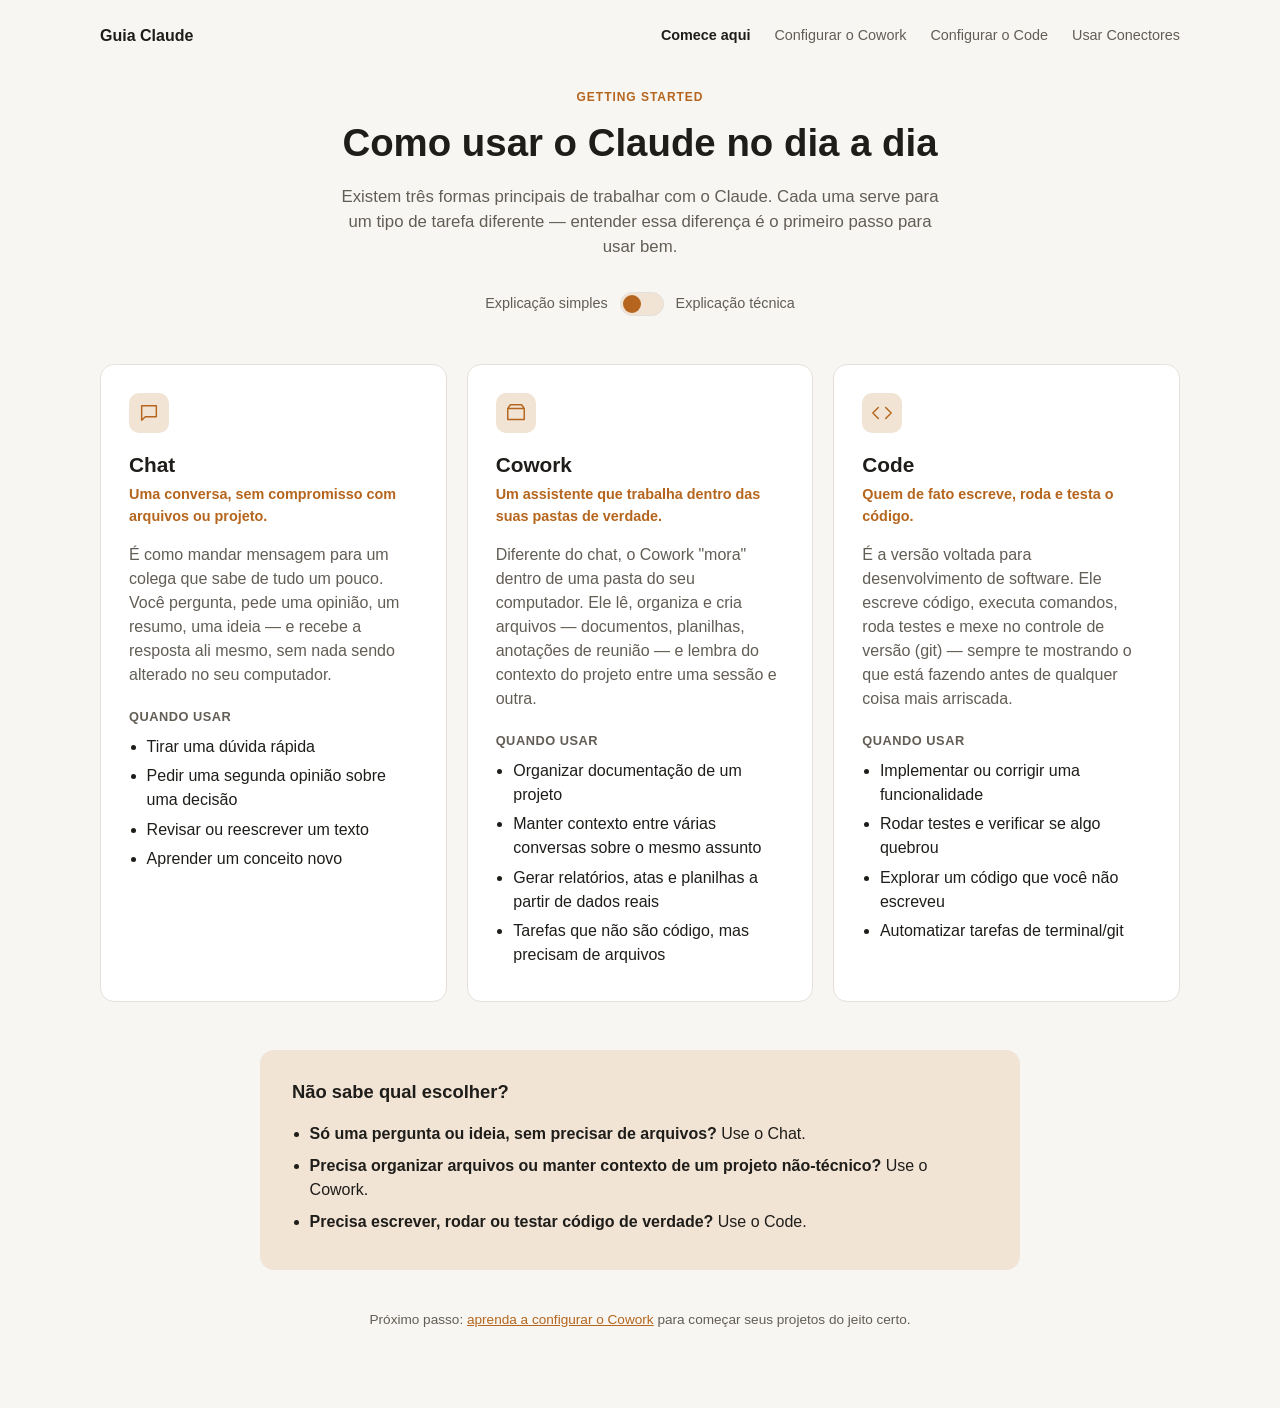
==== index.html @ b0bffd3c "Cria guia inicial de uso do Claude (Chat, Cowork, Code e Conectores) Site estatico com 4 paginas nav" ====
<!DOCTYPE html>
<html lang="pt-BR">
<head>
<meta charset="UTF-8">
<meta name="viewport" content="width=device-width, initial-scale=1.0">
<title>Guia Claude — Comece por aqui</title>
<link rel="stylesheet" href="styles.css">
</head>
<body>

<nav class="site-nav">
  <span class="site-nav-brand">Guia Claude</span>
  <div class="site-nav-links">
    <a href="index.html" class="active">Comece aqui</a>
    <a href="cowork.html">Configurar o Cowork</a>
    <a href="code.html">Configurar o Code</a>
    <a href="conectores.html">Usar Conectores</a>
  </div>
</nav>

<header class="page-header">
  <p class="eyebrow">Getting Started</p>
  <h1>Como usar o Claude no dia a dia</h1>
  <p class="subtitle">
    Existem três formas principais de trabalhar com o Claude. Cada uma serve para um tipo
    de tarefa diferente — entender essa diferença é o primeiro passo para usar bem.
  </p>

  <label class="mode-toggle">
    <span class="mode-label" data-active="true">Explicação simples</span>
    <input type="checkbox" id="mode-switch">
    <span class="switch-track"><span class="switch-thumb"></span></span>
    <span class="mode-label">Explicação técnica</span>
  </label>
</header>

<main class="cards">
  <article class="card" data-card="chat">
    <div class="card-icon" aria-hidden="true">
      <svg viewBox="0 0 24 24" fill="none" stroke="currentColor" stroke-width="1.6">
        <path d="M4 4h16v12H8l-4 4V4z" stroke-linecap="round" stroke-linejoin="round"/>
      </svg>
    </div>
    <h2>Chat</h2>
    <p class="tagline">Uma conversa, sem compromisso com arquivos ou projeto.</p>

    <p class="desc simples">
      É como mandar mensagem para um colega que sabe de tudo um pouco. Você pergunta,
      pede uma opinião, um resumo, uma ideia — e recebe a resposta ali mesmo, sem nada
      sendo alterado no seu computador.
    </p>
    <p class="desc tecnico">
      Sessão de conversa isolada, sem acesso a arquivos, terminal ou ferramentas do
      sistema. O contexto vive só naquela conversa. Ideal para consultas pontuais,
      revisão de trechos colados, brainstorm e explicações de conceitos.
    </p>

    <p class="quando-titulo">Quando usar</p>
    <ul>
      <li>Tirar uma dúvida rápida</li>
      <li>Pedir uma segunda opinião sobre uma decisão</li>
      <li>Revisar ou reescrever um texto</li>
      <li>Aprender um conceito novo</li>
    </ul>
  </article>

  <article class="card" data-card="cowork">
    <div class="card-icon" aria-hidden="true">
      <svg viewBox="0 0 24 24" fill="none" stroke="currentColor" stroke-width="1.6">
        <path d="M3 7h18M3 7v12h18V7M3 7l3-4h12l3 4" stroke-linecap="round" stroke-linejoin="round"/>
      </svg>
    </div>
    <h2>Cowork</h2>
    <p class="tagline">Um assistente que trabalha dentro das suas pastas de verdade.</p>

    <p class="desc simples">
      Diferente do chat, o Cowork "mora" dentro de uma pasta do seu computador. Ele lê,
      organiza e cria arquivos — documentos, planilhas, anotações de reunião — e lembra
      do contexto do projeto entre uma sessão e outra.
    </p>
    <p class="desc tecnico">
      Sessão com acesso ao sistema de arquivos e a integrações (MCP), memória
      persistente por pasta/projeto e histórico entre sessões. Focado em produtividade
      geral — não pressupõe que a tarefa envolva escrever código.
    </p>

    <p class="quando-titulo">Quando usar</p>
    <ul>
      <li>Organizar documentação de um projeto</li>
      <li>Manter contexto entre várias conversas sobre o mesmo assunto</li>
      <li>Gerar relatórios, atas e planilhas a partir de dados reais</li>
      <li>Tarefas que não são código, mas precisam de arquivos</li>
    </ul>
  </article>

  <article class="card" data-card="code">
    <div class="card-icon" aria-hidden="true">
      <svg viewBox="0 0 24 24" fill="none" stroke="currentColor" stroke-width="1.6">
        <path d="M8 6L2 12l6 6M16 6l6 6-6 6" stroke-linecap="round" stroke-linejoin="round"/>
      </svg>
    </div>
    <h2>Code</h2>
    <p class="tagline">Quem de fato escreve, roda e testa o código.</p>

    <p class="desc simples">
      É a versão voltada para desenvolvimento de software. Ele escreve código, executa
      comandos, roda testes e mexe no controle de versão (git) — sempre te mostrando o
      que está fazendo antes de qualquer coisa mais arriscada.
    </p>
    <p class="desc tecnico">
      CLI com acesso a shell, edição de arquivos, execução de build/testes e integração
      git. Suporta subagentes, hooks e ferramentas MCP. Pensado para o ciclo real de
      desenvolvimento: ler código existente, editar, rodar, verificar.
    </p>

    <p class="quando-titulo">Quando usar</p>
    <ul>
      <li>Implementar ou corrigir uma funcionalidade</li>
      <li>Rodar testes e verificar se algo quebrou</li>
      <li>Explorar um código que você não escreveu</li>
      <li>Automatizar tarefas de terminal/git</li>
    </ul>
  </article>
</main>

<section class="decision">
  <h2>Não sabe qual escolher?</h2>
  <ul class="decision-list">
    <li><strong>Só uma pergunta ou ideia, sem precisar de arquivos?</strong> Use o Chat.</li>
    <li><strong>Precisa organizar arquivos ou manter contexto de um projeto não-técnico?</strong> Use o Cowork.</li>
    <li><strong>Precisa escrever, rodar ou testar código de verdade?</strong> Use o Code.</li>
  </ul>
</section>

<footer class="page-footer">
  <p>Próximo passo: <a href="cowork.html">aprenda a configurar o Cowork</a> para começar seus projetos do jeito certo.</p>
</footer>

<script src="script.js"></script>

</body>
</html>
---- styles.css ----
:root {
  --bg: #f7f6f3;
  --surface: #ffffff;
  --text: #1f1d1a;
  --text-muted: #625d55;
  --border: #e5e1da;
  --accent: #b5651d;
  --accent-soft: #f1e4d5;
  --radius: 14px;
  color-scheme: light;
}

@media (prefers-color-scheme: dark) {
  :root {
    --bg: #171512;
    --surface: #211e1a;
    --text: #f2efe9;
    --text-muted: #a89f92;
    --border: #35302a;
    --accent: #e0975a;
    --accent-soft: #3a2c1c;
    color-scheme: dark;
  }
}

* { box-sizing: border-box; }

body {
  margin: 0;
  padding: 0 1.5rem 4rem;
  background: var(--bg);
  color: var(--text);
  font-family: -apple-system, BlinkMacSystemFont, "Segoe UI", Inter, sans-serif;
  line-height: 1.5;
}

a { color: var(--accent); }

.site-nav {
  max-width: 1080px;
  margin: 0 auto;
  padding-top: 1.5rem;
  display: flex;
  align-items: center;
  justify-content: space-between;
  flex-wrap: wrap;
  gap: 1rem;
}

.site-nav-brand {
  font-weight: 700;
}

.site-nav-links {
  display: flex;
  gap: 1.5rem;
}

.site-nav-links a {
  color: var(--text-muted);
  text-decoration: none;
  font-size: 0.9rem;
}

.site-nav-links a:hover,
.site-nav-links a.active {
  color: var(--text);
  font-weight: 600;
}

.page-header {
  max-width: 760px;
  margin: 0 auto;
  padding-top: 2.5rem;
  text-align: center;
}

.eyebrow {
  text-transform: uppercase;
  letter-spacing: 0.08em;
  font-size: 0.75rem;
  font-weight: 600;
  color: var(--accent);
  margin: 0 0 0.5rem;
}

.page-header h1 {
  font-size: clamp(1.8rem, 4vw, 2.4rem);
  margin: 0 0 0.75rem;
}

.subtitle {
  color: var(--text-muted);
  font-size: 1.05rem;
  margin: 0 auto 2rem;
  max-width: 600px;
}

.mode-toggle {
  display: inline-flex;
  align-items: center;
  gap: 0.75rem;
  cursor: pointer;
  user-select: none;
}

.mode-toggle input {
  position: absolute;
  opacity: 0;
  width: 0;
  height: 0;
}

.mode-label {
  font-size: 0.9rem;
  color: var(--text-muted);
  transition: color 0.2s;
}

.mode-toggle input:not(:checked) ~ .mode-label:first-of-type,
.mode-toggle input:checked ~ .mode-label:last-of-type {
  color: var(--text);
  font-weight: 600;
}

.switch-track {
  width: 44px;
  height: 24px;
  border-radius: 999px;
  background: var(--accent-soft);
  border: 1px solid var(--border);
  position: relative;
  transition: background 0.2s;
}

.switch-thumb {
  position: absolute;
  top: 2px;
  left: 2px;
  width: 18px;
  height: 18px;
  border-radius: 50%;
  background: var(--accent);
  transition: transform 0.2s;
}

.mode-toggle input:checked ~ .switch-track .switch-thumb {
  transform: translateX(20px);
}

.cards {
  max-width: 1080px;
  margin: 3rem auto 0;
  display: grid;
  grid-template-columns: repeat(auto-fit, minmax(280px, 1fr));
  gap: 1.25rem;
}

.card {
  background: var(--surface);
  border: 1px solid var(--border);
  border-radius: var(--radius);
  padding: 1.75rem;
}

.card-icon {
  width: 40px;
  height: 40px;
  border-radius: 10px;
  background: var(--accent-soft);
  color: var(--accent);
  display: flex;
  align-items: center;
  justify-content: center;
  margin-bottom: 1rem;
}

.card-icon svg { width: 22px; height: 22px; }

.card h2 {
  margin: 0 0 0.25rem;
  font-size: 1.3rem;
}

.tagline {
  color: var(--accent);
  font-size: 0.9rem;
  font-weight: 600;
  margin: 0 0 1rem;
}

.desc {
  color: var(--text-muted);
  margin: 0 0 1.25rem;
}

.desc.tecnico { display: none; }

body.modo-tecnico .desc.simples { display: none; }
body.modo-tecnico .desc.tecnico { display: block; }

.quando-titulo {
  font-size: 0.8rem;
  font-weight: 600;
  text-transform: uppercase;
  letter-spacing: 0.04em;
  color: var(--text-muted);
  margin: 0 0 0.5rem;
}

.card ul {
  margin: 0;
  padding-left: 1.1rem;
  color: var(--text);
}

.card li { margin-bottom: 0.35rem; }

.decision {
  max-width: 760px;
  margin: 3rem auto 0;
  background: var(--accent-soft);
  border-radius: var(--radius);
  padding: 1.75rem 2rem;
}

.decision h2 {
  margin: 0 0 1rem;
  font-size: 1.15rem;
}

.decision-list {
  margin: 0;
  padding-left: 1.1rem;
}

.decision-list li { margin-bottom: 0.5rem; }

.page-footer {
  max-width: 760px;
  margin: 2.5rem auto 0;
  text-align: center;
  color: var(--text-muted);
  font-size: 0.85rem;
}

/* ---- Blocos da página "Configurar o Cowork" ---- */

.block {
  max-width: 760px;
  margin: 3rem auto 0;
}

.block h2 {
  display: flex;
  align-items: center;
  gap: 0.75rem;
  font-size: 1.35rem;
  margin: 0 0 0.75rem;
}

.step-num {
  flex-shrink: 0;
  width: 32px;
  height: 32px;
  border-radius: 50%;
  background: var(--accent);
  color: var(--surface);
  display: flex;
  align-items: center;
  justify-content: center;
  font-size: 0.95rem;
  font-weight: 700;
}

.block-intro {
  color: var(--text-muted);
  margin: 0 0 1.25rem;
}

.rule-grid {
  display: grid;
  grid-template-columns: repeat(auto-fit, minmax(220px, 1fr));
  gap: 1rem;
  margin-bottom: 1.5rem;
}

.rule {
  background: var(--surface);
  border: 1px solid var(--border);
  border-radius: var(--radius);
  padding: 1.25rem;
}

.rule-title {
  font-weight: 600;
  margin: 0 0 0.4rem;
}

.rule p:last-child {
  margin: 0;
  color: var(--text-muted);
  font-size: 0.92rem;
}

.example-label {
  font-size: 0.8rem;
  font-weight: 600;
  text-transform: uppercase;
  letter-spacing: 0.04em;
  color: var(--text-muted);
  margin: 0 0 0.5rem;
}

.code-block {
  background: var(--surface);
  border: 1px solid var(--border);
  border-radius: var(--radius);
  padding: 1.1rem 1.4rem;
  font-family: "SFMono-Regular", Consolas, Menlo, monospace;
  font-size: 0.85rem;
  overflow-x: auto;
  margin: 0;
  white-space: pre;
}

.naming-example {
  background: var(--surface);
  border: 1px solid var(--border);
  border-radius: var(--radius);
  padding: 1.25rem 1.5rem;
}

.naming-pattern {
  display: inline-block;
  font-family: "SFMono-Regular", Consolas, Menlo, monospace;
  background: var(--accent-soft);
  color: var(--accent);
  padding: 0.3rem 0.7rem;
  border-radius: 8px;
  font-size: 0.9rem;
  margin-bottom: 0.75rem;
}

.naming-example ul {
  margin: 0;
  padding-left: 1.1rem;
  color: var(--text-muted);
}

.naming-example code {
  color: var(--text);
}

.cmd-grid {
  display: grid;
  grid-template-columns: repeat(auto-fit, minmax(230px, 1fr));
  gap: 1rem;
}

.cmd-card {
  background: var(--surface);
  border: 1px solid var(--border);
  border-radius: var(--radius);
  padding: 1.25rem;
}

.cmd-phrase {
  font-family: "SFMono-Regular", Consolas, Menlo, monospace;
  color: var(--accent);
  font-size: 0.9rem;
  margin: 0 0 0.5rem;
}

.cmd-what {
  margin: 0;
  color: var(--text-muted);
  font-size: 0.9rem;
}

/* ---- Checklist prático ---- */

.checklist {
  list-style: none;
  margin: 0;
  padding: 0;
  display: flex;
  flex-direction: column;
  gap: 0.75rem;
}

.checklist li {
  background: var(--surface);
  border: 1px solid var(--border);
  border-radius: var(--radius);
  padding: 1rem 1.25rem;
}

.checklist label {
  display: flex;
  align-items: flex-start;
  gap: 0.75rem;
  cursor: pointer;
}

.checklist input[type="checkbox"] {
  margin-top: 0.2rem;
  width: 18px;
  height: 18px;
  flex-shrink: 0;
  accent-color: var(--accent);
}

.checklist span {
  color: var(--text-muted);
}

.checklist input:checked ~ span {
  color: var(--text);
  text-decoration: line-through;
  text-decoration-color: var(--accent);
}

.checklist code {
  background: var(--accent-soft);
  color: var(--accent);
  padding: 0.1rem 0.4rem;
  border-radius: 5px;
  font-size: 0.85em;
}

.progress-bar {
  margin-top: 1.5rem;
  height: 8px;
  border-radius: 999px;
  background: var(--accent-soft);
  overflow: hidden;
}

.progress-fill {
  height: 100%;
  width: 0%;
  background: var(--accent);
  transition: width 0.25s ease;
}

.progress-label {
  margin: 0.5rem 0 0;
  font-size: 0.85rem;
  color: var(--text-muted);
  text-align: center;
}
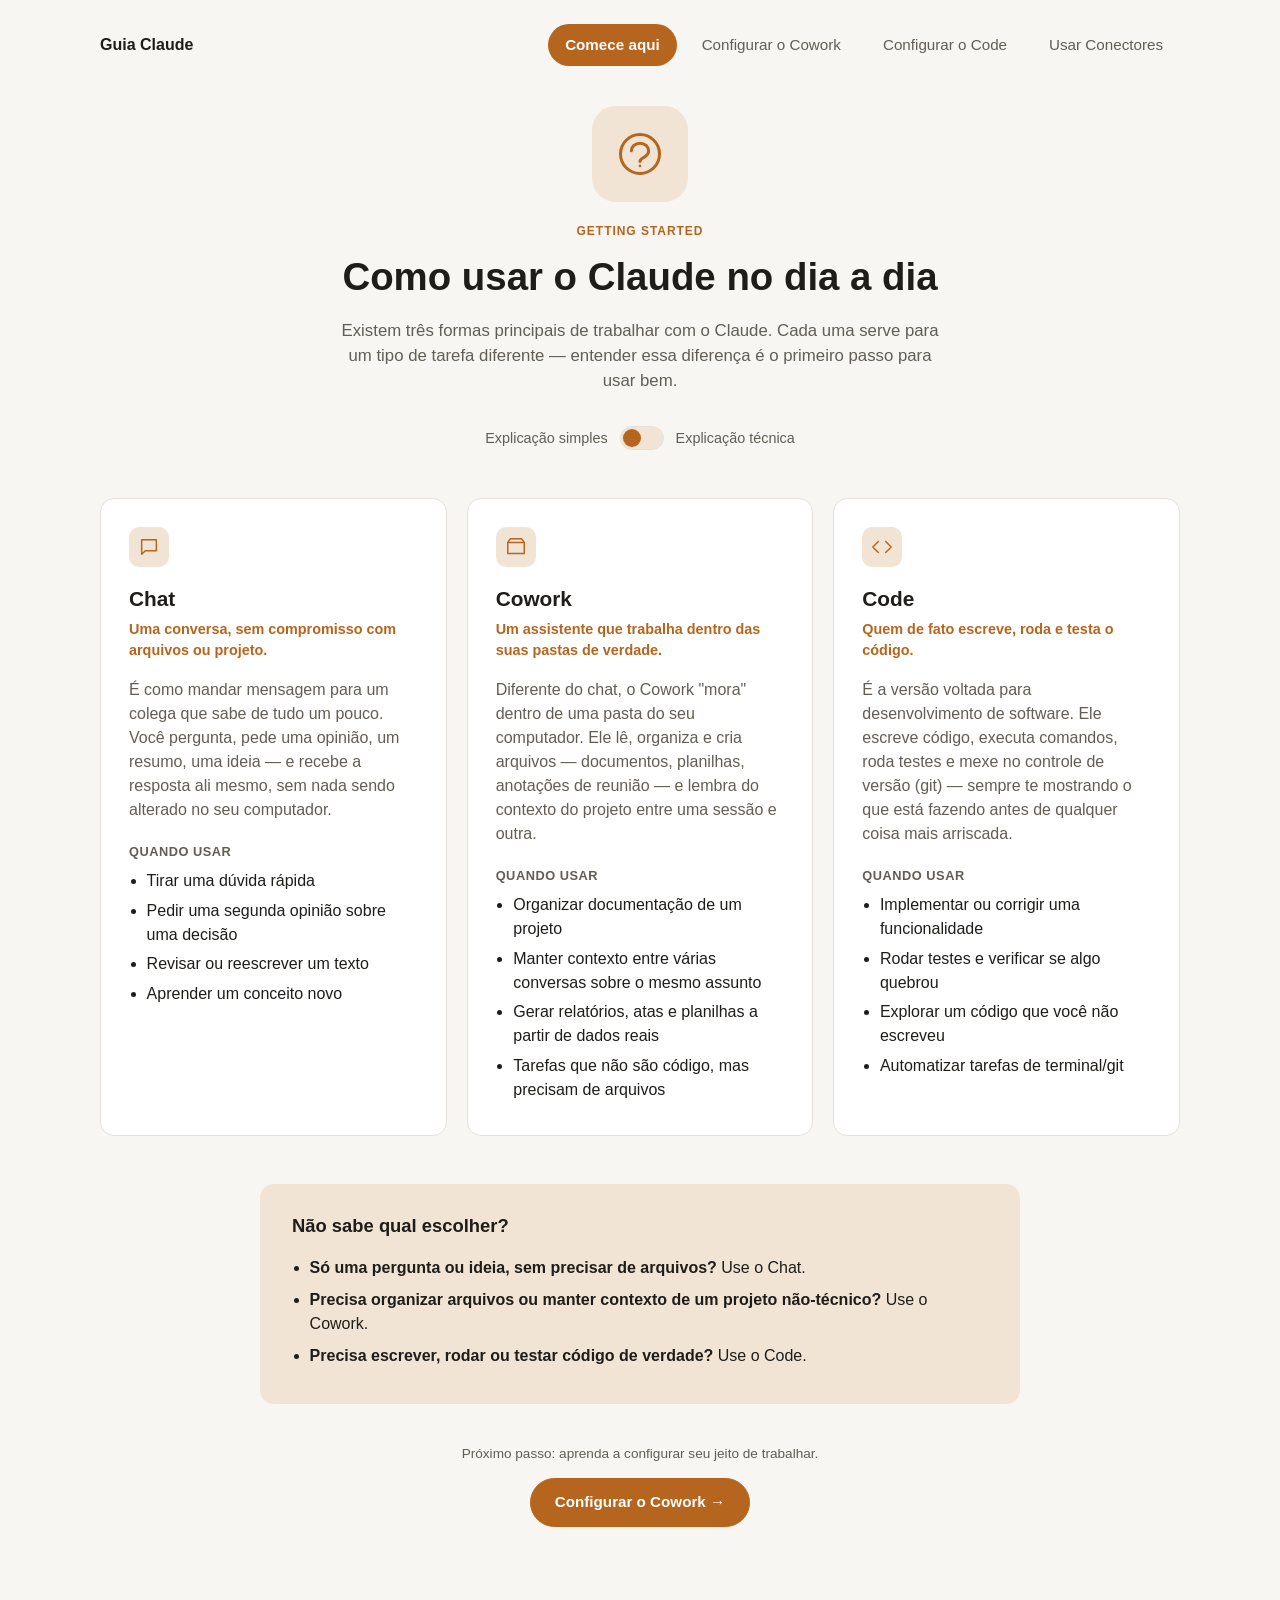
==== commit db03875b: "Deixa botoes de navegacao mais visiveis e adiciona icones ilustrativos Nav e footer viram botoes com" ====
--- a/index.html
+++ b/index.html
@@ -19,6 +19,13 @@
 </nav>
 
 <header class="page-header">
+  <div class="header-illustration" aria-hidden="true">
+    <svg viewBox="0 0 24 24" fill="none" stroke="currentColor" stroke-width="1.4">
+      <circle cx="12" cy="12" r="9"/>
+      <path d="M8 10.5c0-2 1.8-3.5 4-3.5s4 1.5 4 3.5c0 1.6-1.2 2.5-2.4 3.2-.8.4-1.6.9-1.6 1.8" stroke-linecap="round" stroke-linejoin="round"/>
+      <circle cx="12" cy="17.5" r="0.6" fill="currentColor" stroke="none"/>
+    </svg>
+  </div>
   <p class="eyebrow">Getting Started</p>
   <h1>Como usar o Claude no dia a dia</h1>
   <p class="subtitle">
@@ -133,7 +140,10 @@
 </section>
 
 <footer class="page-footer">
-  <p>Próximo passo: <a href="cowork.html">aprenda a configurar o Cowork</a> para começar seus projetos do jeito certo.</p>
+  <p>Próximo passo: aprenda a configurar seu jeito de trabalhar.</p>
+  <p class="footer-nav">
+    <a href="cowork.html" class="primary">Configurar o Cowork &rarr;</a>
+  </p>
 </footer>
 
 <script src="script.js"></script>
--- a/styles.css
+++ b/styles.css
@@ -53,19 +53,31 @@
 
 .site-nav-links {
   display: flex;
-  gap: 1.5rem;
+  gap: 0.5rem;
+  flex-wrap: wrap;
 }
 
 .site-nav-links a {
   color: var(--text-muted);
   text-decoration: none;
-  font-size: 0.9rem;
-}
-
-.site-nav-links a:hover,
+  font-size: 0.95rem;
+  font-weight: 500;
+  padding: 0.55rem 1rem;
+  border-radius: 999px;
+  border: 1px solid transparent;
+  transition: background 0.15s, color 0.15s, border-color 0.15s;
+}
+
+.site-nav-links a:hover {
+  color: var(--text);
+  background: var(--accent-soft);
+  border-color: var(--border);
+}
+
 .site-nav-links a.active {
-  color: var(--text);
-  font-weight: 600;
+  color: var(--surface);
+  background: var(--accent);
+  font-weight: 700;
 }
 
 .page-header {
@@ -73,6 +85,23 @@
   margin: 0 auto;
   padding-top: 2.5rem;
   text-align: center;
+}
+
+.header-illustration {
+  width: 96px;
+  height: 96px;
+  margin: 0 auto 1.25rem;
+  border-radius: 24px;
+  background: var(--accent-soft);
+  color: var(--accent);
+  display: flex;
+  align-items: center;
+  justify-content: center;
+}
+
+.header-illustration svg {
+  width: 52px;
+  height: 52px;
 }
 
 .eyebrow {
@@ -244,6 +273,37 @@
   font-size: 0.85rem;
 }
 
+.footer-nav {
+  display: flex;
+  justify-content: center;
+  flex-wrap: wrap;
+  gap: 1rem;
+}
+
+.footer-nav a {
+  display: inline-block;
+  text-decoration: none;
+  font-size: 0.95rem;
+  font-weight: 600;
+  padding: 0.75rem 1.5rem;
+  border-radius: 999px;
+  border: 1px solid var(--border);
+  color: var(--text);
+  background: var(--surface);
+  transition: background 0.15s, border-color 0.15s, transform 0.15s;
+}
+
+.footer-nav a:hover {
+  border-color: var(--accent);
+  transform: translateY(-1px);
+}
+
+.footer-nav a.primary {
+  background: var(--accent);
+  border-color: var(--accent);
+  color: var(--surface);
+}
+
 /* ---- Blocos da página "Configurar o Cowork" ---- */
 
 .block {
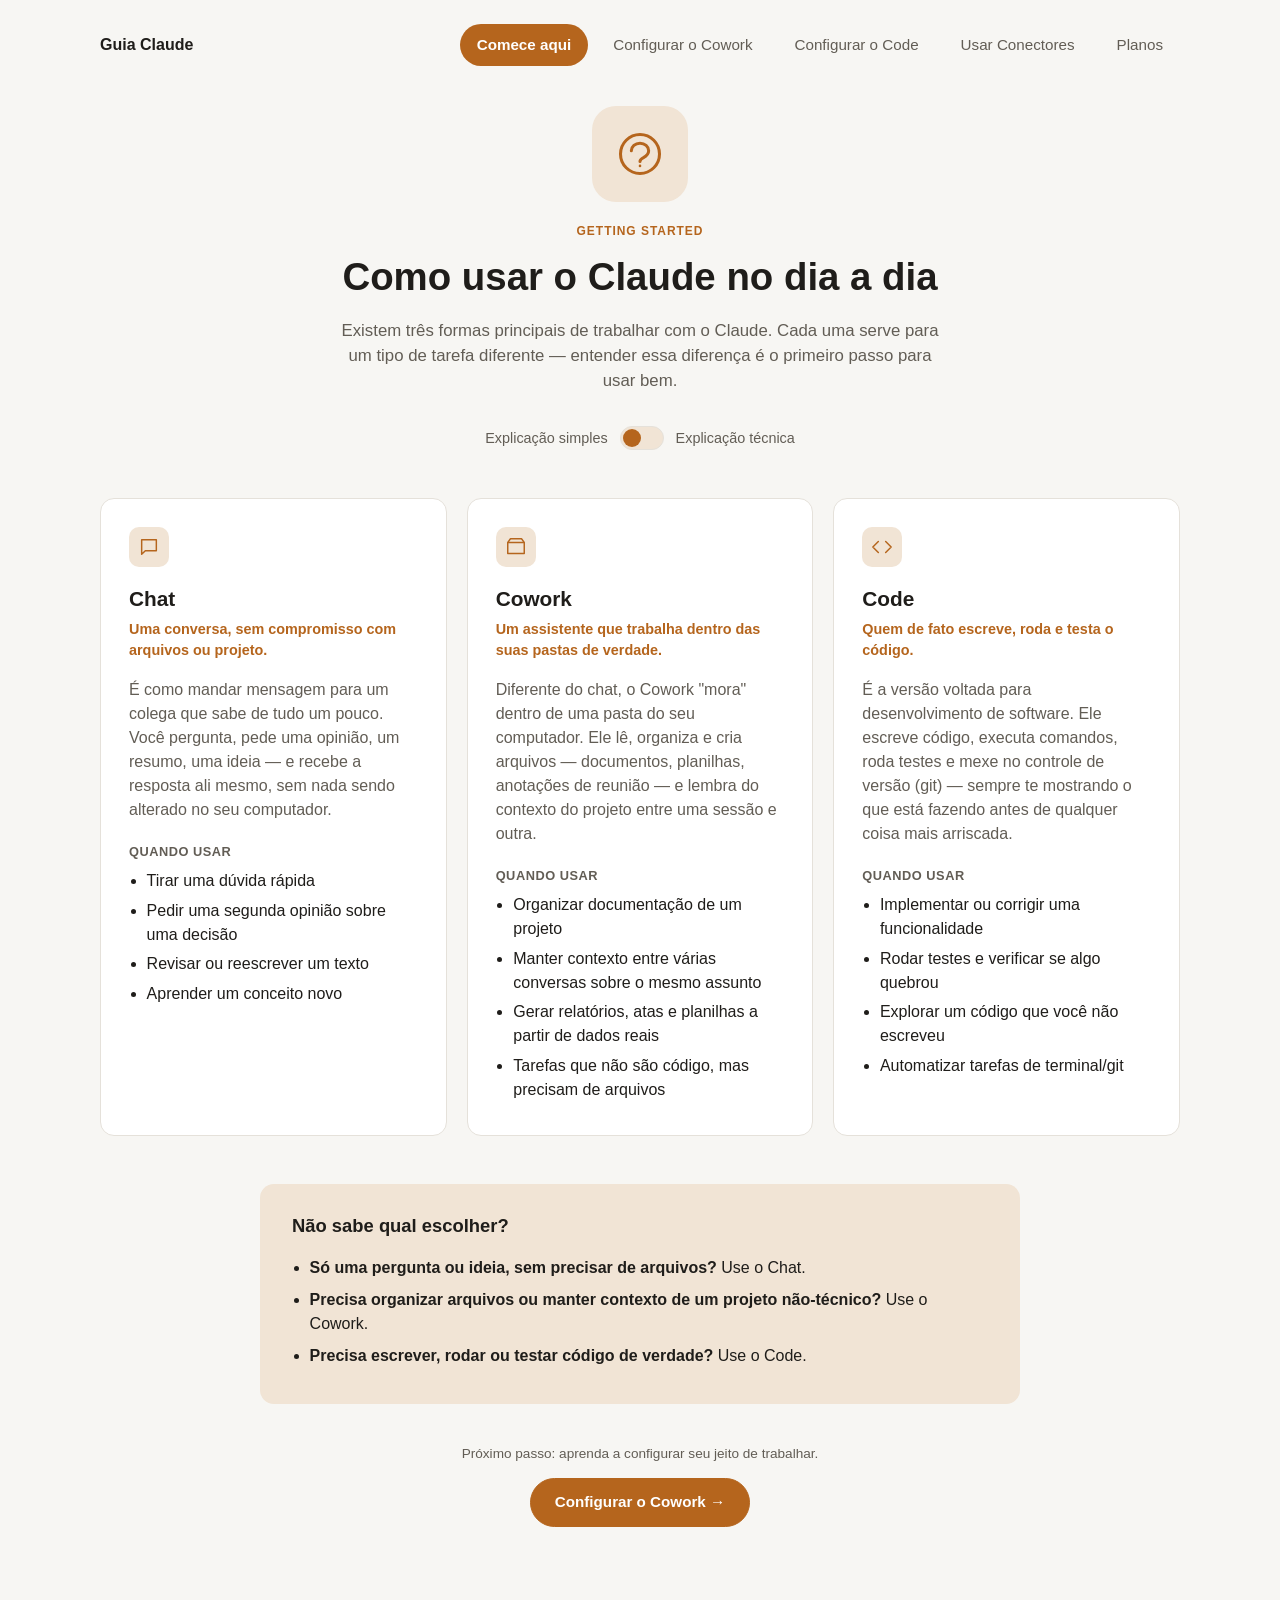
==== commit 0d970f46: "Adiciona pagina explicando o que funciona na conta free Mapeia Chat, Cowork, Code e Conectores contr" ====
--- a/index.html
+++ b/index.html
@@ -15,6 +15,7 @@
     <a href="cowork.html">Configurar o Cowork</a>
     <a href="code.html">Configurar o Code</a>
     <a href="conectores.html">Usar Conectores</a>
+    <a href="planos.html">Planos</a>
   </div>
 </nav>
 
--- a/styles.css
+++ b/styles.css
@@ -438,6 +438,74 @@
   font-size: 0.9rem;
 }
 
+/* ---- Página "Planos" ---- */
+
+.plan-grid {
+  max-width: 1080px;
+  margin: 3rem auto 0;
+  display: grid;
+  grid-template-columns: repeat(auto-fit, minmax(240px, 1fr));
+  gap: 1.25rem;
+}
+
+.plan-card {
+  background: var(--surface);
+  border: 1px solid var(--border);
+  border-radius: var(--radius);
+  padding: 1.5rem;
+}
+
+.plan-card h2 {
+  margin: 0 0 0.6rem;
+  font-size: 1.15rem;
+}
+
+.plan-badge {
+  display: inline-block;
+  font-size: 0.75rem;
+  font-weight: 700;
+  text-transform: uppercase;
+  letter-spacing: 0.03em;
+  padding: 0.3rem 0.7rem;
+  border-radius: 999px;
+  margin-bottom: 0.85rem;
+}
+
+.plan-badge.free {
+  background: #dbead9;
+  color: #2f6b2a;
+}
+
+.plan-badge.pago {
+  background: var(--accent-soft);
+  color: var(--accent);
+}
+
+@media (prefers-color-scheme: dark) {
+  .plan-badge.free {
+    background: #234420;
+    color: #8fd68a;
+  }
+}
+
+.plan-card p {
+  margin: 0;
+  color: var(--text-muted);
+  font-size: 0.92rem;
+}
+
+.plan-note {
+  max-width: 760px;
+  margin: 2.5rem auto 0;
+  background: var(--accent-soft);
+  border-radius: var(--radius);
+  padding: 1.25rem 1.5rem;
+  font-size: 0.9rem;
+  color: var(--text);
+}
+
+.plan-note strong { color: var(--accent); }
+
 /* ---- Checklist prático ---- */
 
 .checklist {
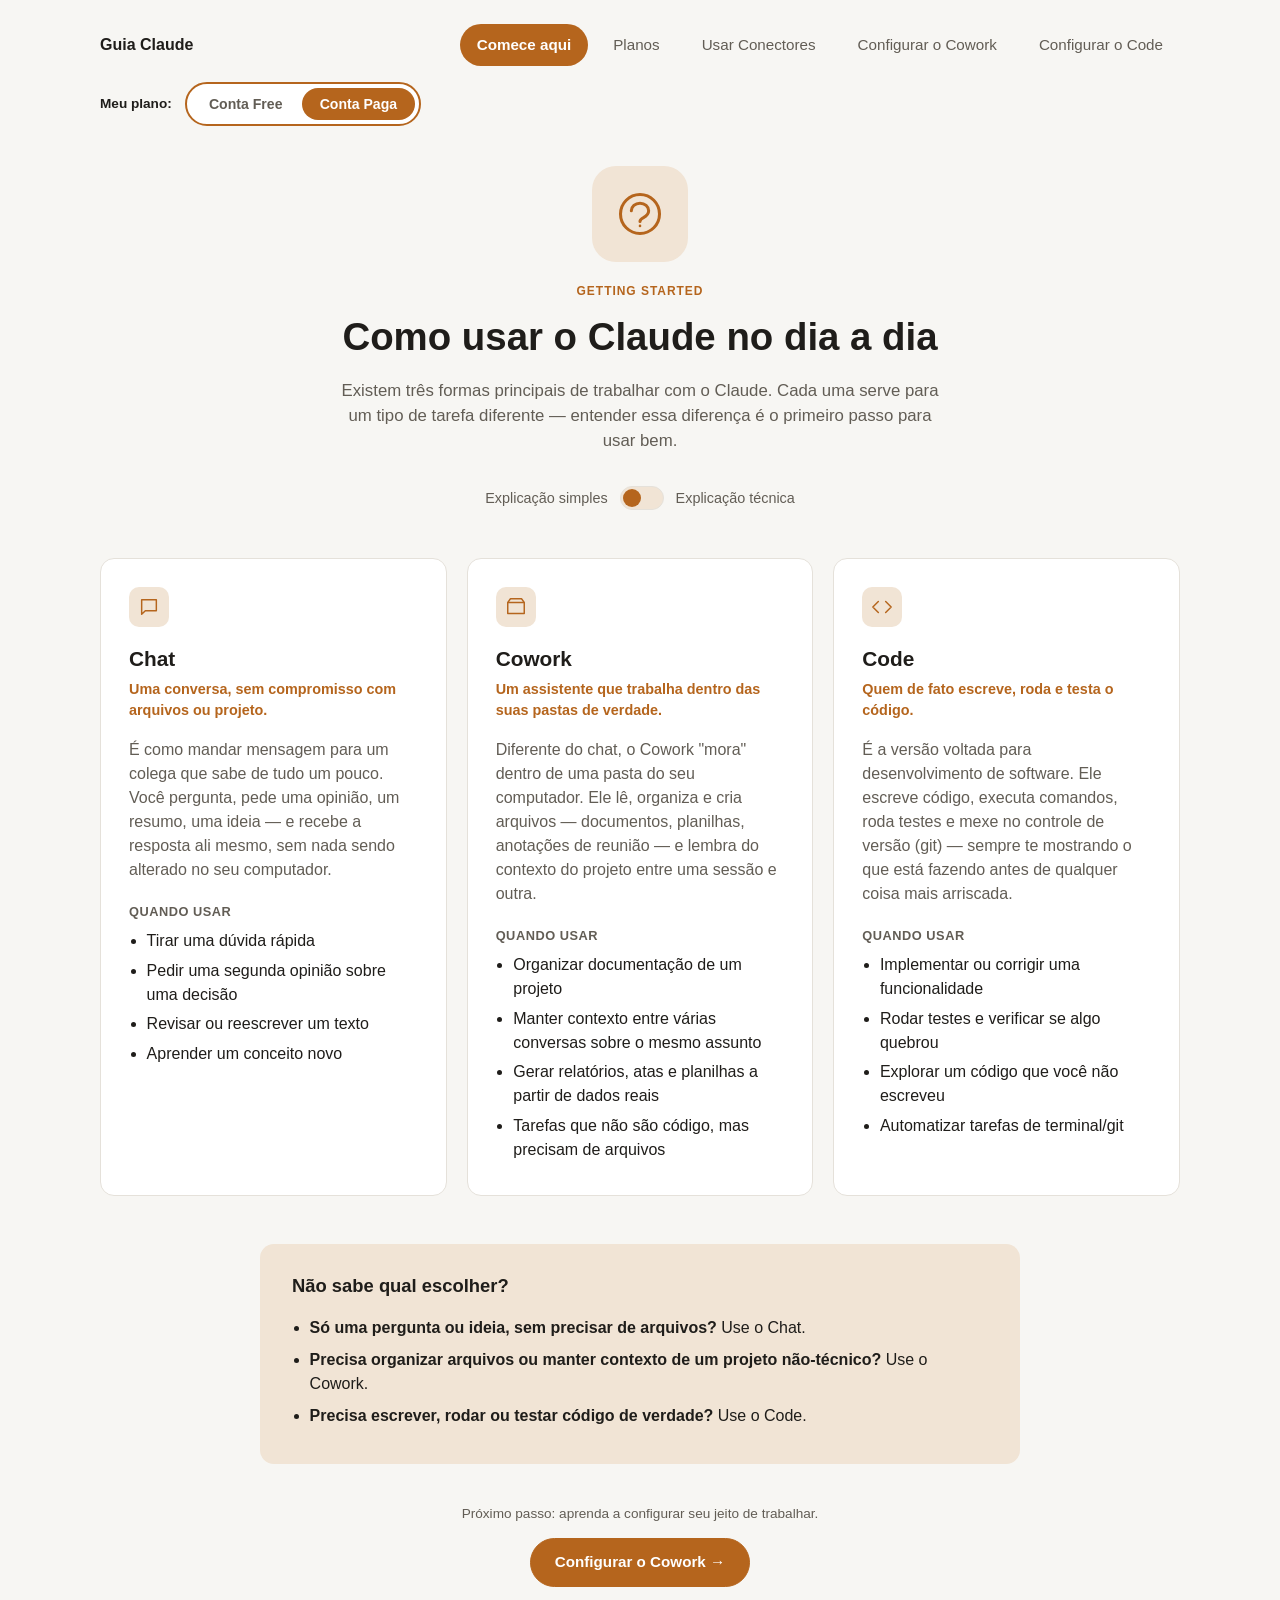
==== commit e772fafe: "Adiciona navegacao ciente do plano e reordena menu por acesso free Barra "Meu plano" com botoes Free" ====
--- a/index.html
+++ b/index.html
@@ -4,7 +4,7 @@
 <meta charset="UTF-8">
 <meta name="viewport" content="width=device-width, initial-scale=1.0">
 <title>Guia Claude — Comece por aqui</title>
-<link rel="stylesheet" href="styles.css">
+<link rel="stylesheet" href="styles.css?v=6">
 </head>
 <body>
 
@@ -12,12 +12,20 @@
   <span class="site-nav-brand">Guia Claude</span>
   <div class="site-nav-links">
     <a href="index.html" class="active">Comece aqui</a>
+    <a href="planos.html">Planos</a>
+    <a href="conectores.html">Usar Conectores</a>
     <a href="cowork.html">Configurar o Cowork</a>
     <a href="code.html">Configurar o Code</a>
-    <a href="conectores.html">Usar Conectores</a>
-    <a href="planos.html">Planos</a>
   </div>
 </nav>
+
+<div class="plan-switch-bar">
+  <span class="plan-switch-label">Meu plano:</span>
+  <div class="plan-switch-group" role="group" aria-label="Selecionar tipo de conta">
+    <button type="button" class="plan-switch-btn" data-plan="free">Conta Free</button>
+    <button type="button" class="plan-switch-btn active" data-plan="pago">Conta Paga</button>
+  </div>
+</div>
 
 <header class="page-header">
   <div class="header-illustration" aria-hidden="true">
@@ -147,7 +155,8 @@
   </p>
 </footer>
 
-<script src="script.js"></script>
+<script src="plan-mode.js?v=2"></script>
+<script src="script.js?v=2"></script>
 
 </body>
 </html>
--- a/styles.css
+++ b/styles.css
@@ -80,6 +80,112 @@
   font-weight: 700;
 }
 
+.site-nav-links a.nav-locked,
+.footer-nav a.nav-locked {
+  color: var(--text-muted);
+  opacity: 0.55;
+  cursor: not-allowed;
+}
+
+.site-nav-links a.nav-locked:hover,
+.footer-nav a.nav-locked:hover {
+  background: none;
+  border-color: transparent;
+  transform: none;
+}
+
+.nav-badge {
+  display: inline-block;
+  margin-left: 0.4rem;
+  font-size: 0.68rem;
+  font-weight: 700;
+  text-transform: uppercase;
+  letter-spacing: 0.02em;
+  padding: 0.1rem 0.4rem;
+  border-radius: 999px;
+  vertical-align: middle;
+}
+
+.nav-badge.locked {
+  background: var(--border);
+  color: var(--text-muted);
+}
+
+.nav-badge.limited {
+  background: var(--accent-soft);
+  color: var(--accent);
+}
+
+.plan-switch-bar {
+  max-width: 1080px;
+  margin: 1rem auto 0;
+  display: flex;
+  align-items: center;
+  gap: 0.85rem;
+  flex-wrap: wrap;
+}
+
+.plan-switch-label {
+  font-size: 0.85rem;
+  font-weight: 700;
+  color: var(--text);
+}
+
+.plan-switch-group {
+  display: inline-flex;
+  background: var(--surface);
+  border: 2px solid var(--accent);
+  border-radius: 999px;
+  padding: 4px;
+  gap: 2px;
+}
+
+.plan-switch-btn {
+  border: none;
+  background: transparent;
+  cursor: pointer;
+  padding: 0.5rem 1.1rem;
+  border-radius: 999px;
+  font-size: 0.88rem;
+  font-weight: 700;
+  color: var(--text-muted);
+  transition: background 0.15s, color 0.15s;
+}
+
+.plan-switch-btn:hover {
+  color: var(--text);
+}
+
+.plan-switch-btn.active {
+  background: var(--accent);
+  color: var(--surface);
+}
+
+.plan-banner {
+  max-width: 760px;
+  margin: 1.5rem auto 0;
+  background: var(--accent-soft);
+  border: 1px solid var(--border);
+  border-radius: var(--radius);
+  padding: 1rem 1.5rem;
+  font-size: 0.9rem;
+  color: var(--text);
+  display: none;
+  align-items: center;
+  justify-content: space-between;
+  gap: 1rem;
+  flex-wrap: wrap;
+}
+
+body.plan-free .plan-banner {
+  display: flex;
+}
+
+.plan-banner a {
+  font-weight: 700;
+  white-space: nowrap;
+}
+
 .page-header {
   max-width: 760px;
   margin: 0 auto;
@@ -380,7 +486,7 @@
   font-family: "SFMono-Regular", Consolas, Menlo, monospace;
   font-size: 0.85rem;
   overflow-x: auto;
-  margin: 0;
+  margin: 0 0 1.5rem;
   white-space: pre;
 }
 
@@ -436,6 +542,40 @@
   margin: 0;
   color: var(--text-muted);
   font-size: 0.9rem;
+}
+
+/* ---- Diagrama de fluxo (Conectores) ---- */
+
+.flow-diagram {
+  width: 100%;
+  height: auto;
+  margin: 1.5rem 0;
+}
+
+.flow-diagram rect {
+  fill: var(--surface);
+  stroke: var(--border);
+}
+
+.flow-diagram .flow-title {
+  fill: var(--text);
+  font-size: 14px;
+  font-weight: 700;
+}
+
+.flow-diagram .flow-sub {
+  fill: var(--text-muted);
+  font-size: 11.5px;
+}
+
+.flow-diagram .flow-arrow {
+  stroke: var(--accent);
+  stroke-width: 2;
+  fill: none;
+}
+
+.flow-diagram .flow-arrowhead {
+  fill: var(--accent);
 }
 
 /* ---- Página "Planos" ---- */
